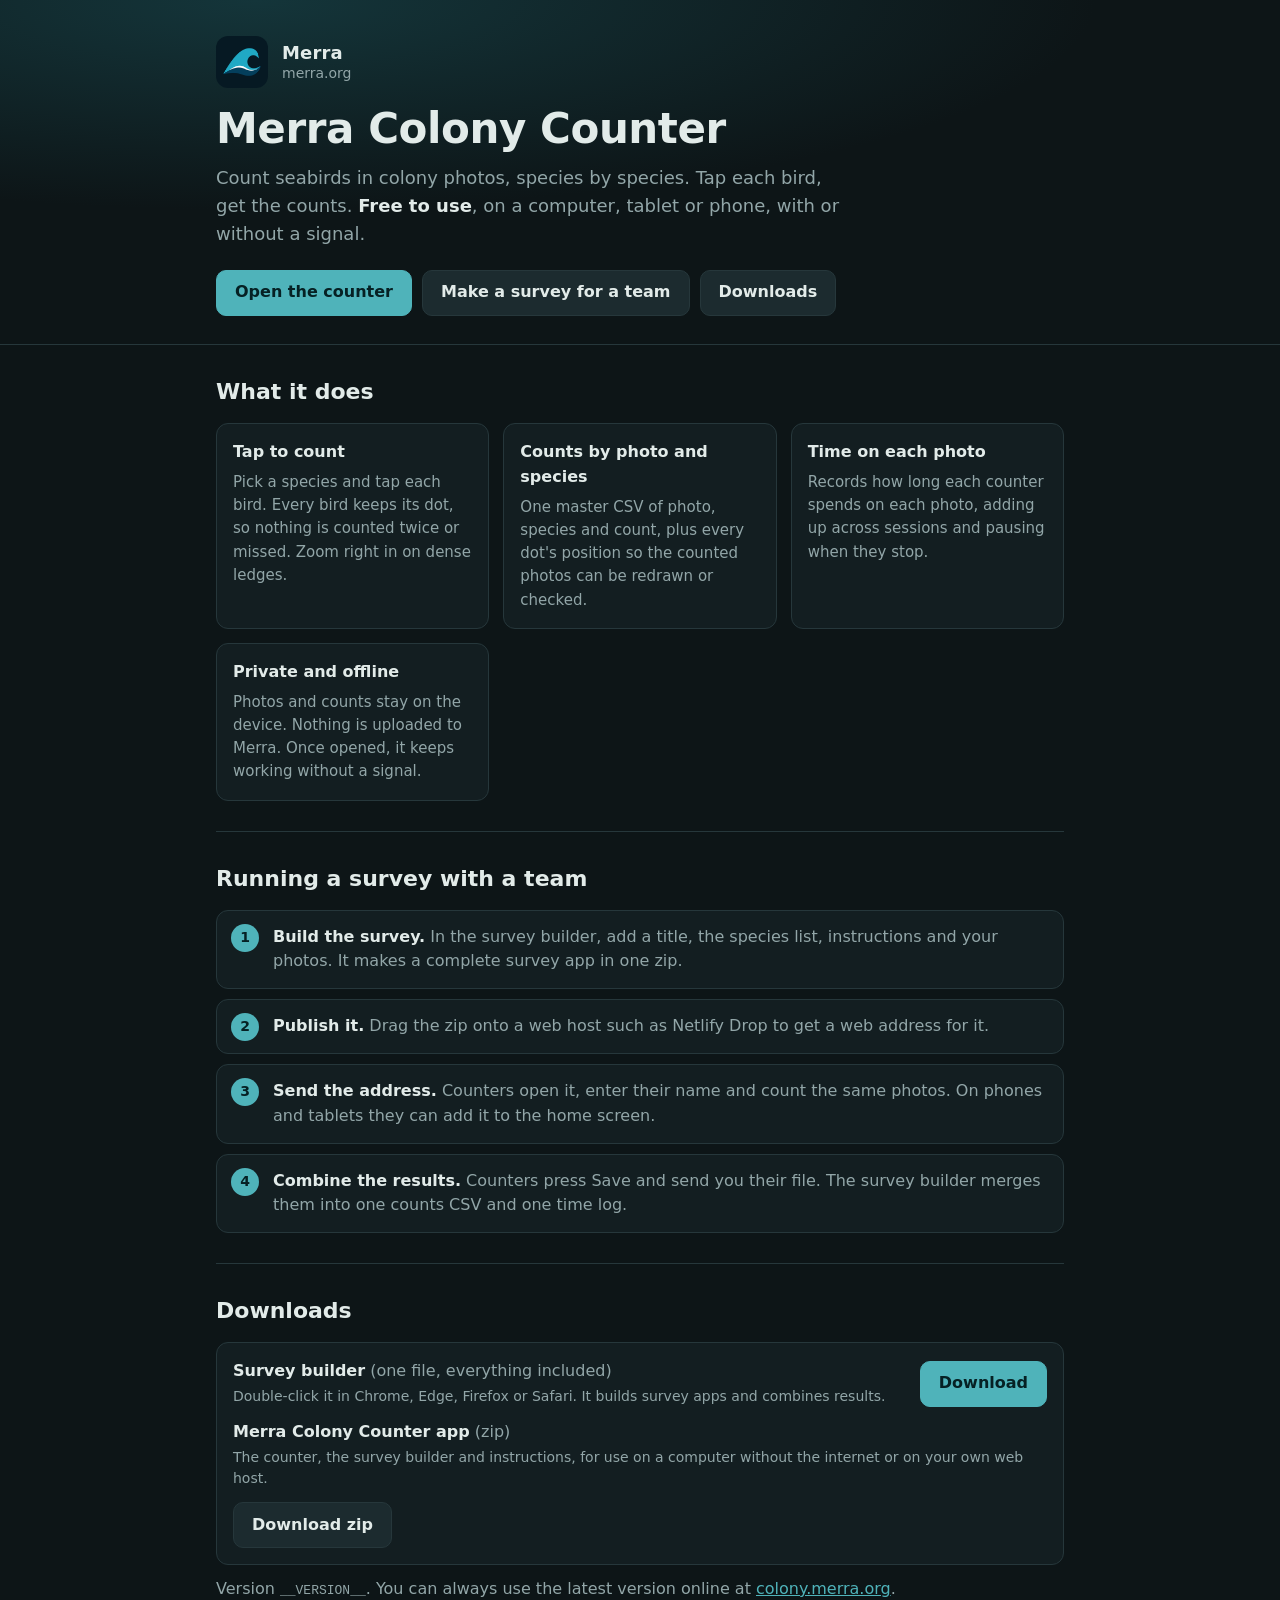
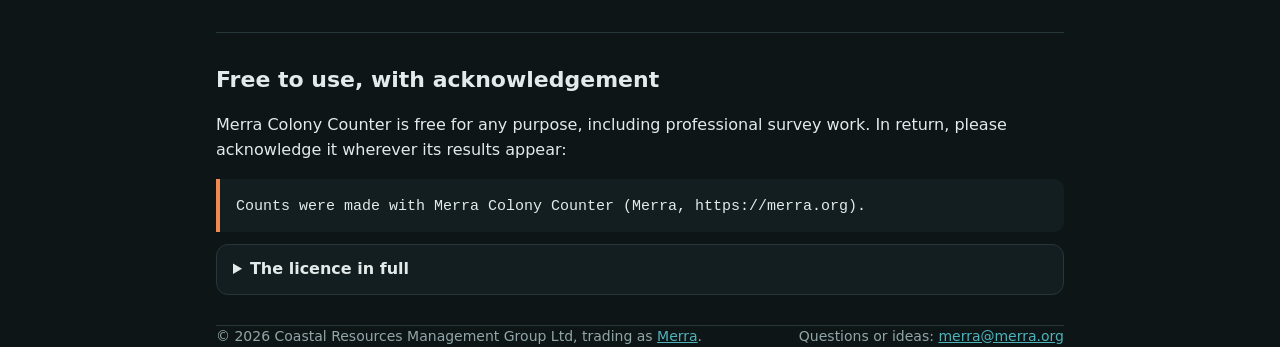
==== app/about.html @ 90105ce6 "Merra Colony Counter v1.0.0: app, survey builder, downloads and deploy to colony.merra.org Co-Author" ====
<!doctype html>
<html lang="en">
<head>
<meta charset="utf-8">
<meta name="viewport" content="width=device-width, initial-scale=1, viewport-fit=cover">
<meta name="theme-color" content="#131e21">
<meta name="description" content="Merra Colony Counter: a free tool for counting seabirds in colony photos, by species, with time logs and CSV export. Build a survey, send it to your counters, combine the results.">
<title>Merra Colony Counter</title>
<link rel="icon" href="icons/merra-favicon-64.png">
<link rel="apple-touch-icon" href="icons/merra-apple-touch-180.png">
<style>
  :root { --bg:#0d1517; --panel:#131e21; --soft:#1c2b2f; --line:#26373b; --fg:#e2ebe9; --muted:#92a6a8;
          --sea:#4fb3ba; --sea-ink:#062124; --buoy:#f08a4f; }
  * { box-sizing: border-box; }
  html { -webkit-text-size-adjust: 100%; }
  body { margin:0; background:var(--bg); color:var(--fg); font:16px/1.55 system-ui,-apple-system,"Segoe UI",Roboto,sans-serif; }
  a { color: var(--sea); }
  .wrap { max-width: 880px; margin: 0 auto; padding: 0 16px; }
  header.hero { padding: 36px 0 28px; border-bottom: 1px solid var(--line);
    background: radial-gradient(1200px 300px at 20% 0%, #14353a 0%, transparent 70%); }
  .mark { display:flex; align-items:center; gap:14px; margin-bottom:18px; text-decoration:none; color:var(--fg); }
  .mark img { width:52px; height:52px; border-radius:12px; }
  .mark span { font-size:14px; color:var(--muted); line-height:1.25; }
  .mark b { display:block; color:var(--fg); font-size:18px; letter-spacing:.01em; }
  h1 { font-size: clamp(28px, 5vw, 42px); line-height:1.1; margin: 0 0 12px; letter-spacing:-.01em; }
  .lead { font-size: 18px; color: var(--muted); margin: 0 0 22px; max-width: 640px; }
  .lead b { color: var(--fg); }
  .actions { display:flex; flex-wrap:wrap; gap:10px; }
  .btn { display:inline-flex; align-items:center; justify-content:center; gap:8px; min-height:46px; padding: 0 18px;
    border-radius:10px; background:var(--soft); color:var(--fg); text-decoration:none; font-weight:600; border:1px solid var(--line); }
  .btn:hover { border-color: var(--sea); }
  .btn.primary { background:var(--sea); color:var(--sea-ink); border-color:var(--sea); }
  .btn small { font-weight:500; opacity:.75; }
  section { padding: 30px 0; border-bottom: 1px solid var(--line); }
  h2 { font-size: 22px; margin: 0 0 14px; }
  .grid { display:grid; grid-template-columns: repeat(auto-fit, minmax(240px, 1fr)); gap: 14px; }
  .card { background: var(--panel); border:1px solid var(--line); border-radius: 12px; padding: 16px; }
  .card h3 { margin: 0 0 6px; font-size: 16px; }
  .card p { margin: 0; color: var(--muted); font-size: 15px; }
  ol.flow { margin:0; padding:0; list-style:none; counter-reset: s; display:grid; gap:10px; }
  ol.flow li { counter-increment: s; background:var(--panel); border:1px solid var(--line); border-radius:12px; padding:14px 14px 14px 56px; position:relative; }
  ol.flow li::before { content: counter(s); position:absolute; left:14px; top:13px; width:28px; height:28px; border-radius:50%;
    background:var(--sea); color:var(--sea-ink); font-weight:700; display:grid; place-items:center; font-size:14px; }
  ol.flow b { color: var(--fg); }
  ol.flow span { color: var(--muted); }
  .dl { display:flex; flex-wrap:wrap; align-items:center; justify-content:space-between; gap:12px; }
  .dl + .dl { margin-top: 12px; }
  .dl p { margin: 2px 0 0; color: var(--muted); font-size: 14px; }
  .cite { background: var(--panel); border-left: 4px solid var(--buoy); padding: 14px 16px; border-radius: 0 10px 10px 0; margin: 12px 0; }
  .cite code { font-family: ui-monospace, "IBM Plex Mono", Consolas, monospace; font-size: 15px; color: var(--fg); }
  .muted { color: var(--muted); }
  details { background:var(--panel); border:1px solid var(--line); border-radius:12px; padding: 12px 16px; margin-top: 12px; }
  details summary { cursor:pointer; font-weight:600; }
  details li { margin: 6px 0; }
  footer { padding: 26px 0 40px; color: var(--muted); font-size: 14px; }
  footer .row { display:flex; flex-wrap:wrap; gap: 8px 20px; align-items:center; justify-content:space-between; }
  .ver { font-family: ui-monospace, Consolas, monospace; font-size: 13px; }
</style>
</head>
<body>
<header class="hero">
  <div class="wrap">
    <a class="mark" href="https://merra.org" rel="noopener"><img src="icons/merra-192.png" alt="Merra"><span><b>Merra</b>merra.org</span></a>
    <h1>Merra Colony Counter</h1>
    <p class="lead">Count seabirds in colony photos, species by species. Tap each bird, get the counts.
      <b>Free to use</b>, on a computer, tablet or phone, with or without a signal.</p>
    <div class="actions">
      <a class="btn primary" href="./">Open the counter</a>
      <a class="btn" href="https://colony.merra.org/survey-builder.html">Make a survey for a team</a>
      <a class="btn" href="#download">Downloads</a>
    </div>
  </div>
</header>

<main class="wrap">
  <section>
    <h2>What it does</h2>
    <div class="grid">
      <div class="card"><h3>Tap to count</h3><p>Pick a species and tap each bird. Every bird keeps its dot, so nothing is counted twice or missed. Zoom right in on dense ledges.</p></div>
      <div class="card"><h3>Counts by photo and species</h3><p>One master CSV of photo, species and count, plus every dot's position so the counted photos can be redrawn or checked.</p></div>
      <div class="card"><h3>Time on each photo</h3><p>Records how long each counter spends on each photo, adding up across sessions and pausing when they stop.</p></div>
      <div class="card"><h3>Private and offline</h3><p>Photos and counts stay on the device. Nothing is uploaded to Merra. Once opened, it keeps working without a signal.</p></div>
    </div>
  </section>

  <section>
    <h2>Running a survey with a team</h2>
    <ol class="flow">
      <li><b>Build the survey.</b> <span>In the survey builder, add a title, the species list, instructions and your photos. It makes a complete survey app in one zip.</span></li>
      <li><b>Publish it.</b> <span>Drag the zip onto a web host such as Netlify Drop to get a web address for it.</span></li>
      <li><b>Send the address.</b> <span>Counters open it, enter their name and count the same photos. On phones and tablets they can add it to the home screen.</span></li>
      <li><b>Combine the results.</b> <span>Counters press Save and send you their file. The survey builder merges them into one counts CSV and one time log.</span></li>
    </ol>
  </section>

  <section id="download">
    <h2>Downloads</h2>
    <div class="card">
      <div class="dl">
        <div><b>Survey builder</b> <span class="muted">(one file, everything included)</span>
          <p>Double-click it in Chrome, Edge, Firefox or Safari. It builds survey apps and combines results.</p></div>
        <a class="btn primary" href="https://colony.merra.org/download/merra-survey-builder.html" download>Download</a>
      </div>
      <div class="dl">
        <div><b>Merra Colony Counter app</b> <span class="muted">(zip)</span>
          <p>The counter, the survey builder and instructions, for use on a computer without the internet or on your own web host.</p></div>
        <a class="btn" href="https://colony.merra.org/download/merra-colony-counter.zip">Download zip</a>
      </div>
    </div>
    <p class="muted" style="margin:12px 0 0">Version <span class="ver">__VERSION__</span>. You can always use the latest version online at <a href="https://colony.merra.org">colony.merra.org</a>.</p>
  </section>

  <section id="licence">
    <h2>Free to use, with acknowledgement</h2>
    <p>Merra Colony Counter is free for any purpose, including professional survey work. In return, please acknowledge it wherever its results appear:</p>
    <div class="cite"><code>Counts were made with Merra Colony Counter (Merra, https://merra.org).</code></div>
    <details>
      <summary>The licence in full</summary>
      <ol>
        <li><b>Acknowledge Merra</b> when counts, time logs or other results made with Merra Colony Counter appear in a report, publication, presentation, dataset or website.</li>
        <li><b>Keep the credit.</b> Do not remove or hide the Merra name, logo, the link to merra.org or this licence from the app, the survey builder, or any copy you share or publish, including survey apps made with the survey builder.</li>
        <li><b>Say if you changed it.</b> A changed version must say clearly that it has been modified, keep this licence, and not be presented as made, endorsed or supported by Merra.</li>
      </ol>
      <p class="muted">The software is provided "as is", without warranty of any kind. Check counts that matter. Coastal Resources Management Group Ltd is not liable for any claim, damages or other liability arising from its use. Your photos, dots and counts stay on your device and are yours.</p>
    </details>
  </section>
</main>

<footer class="wrap">
  <div class="row">
    <span>© 2026 Coastal Resources Management Group Ltd, trading as <a href="https://merra.org">Merra</a>.</span>
    <span>Questions or ideas: <a href="mailto:merra@merra.org?subject=Merra%20Colony%20Counter">merra@merra.org</a></span>
  </div>
</footer>
</body>
</html>
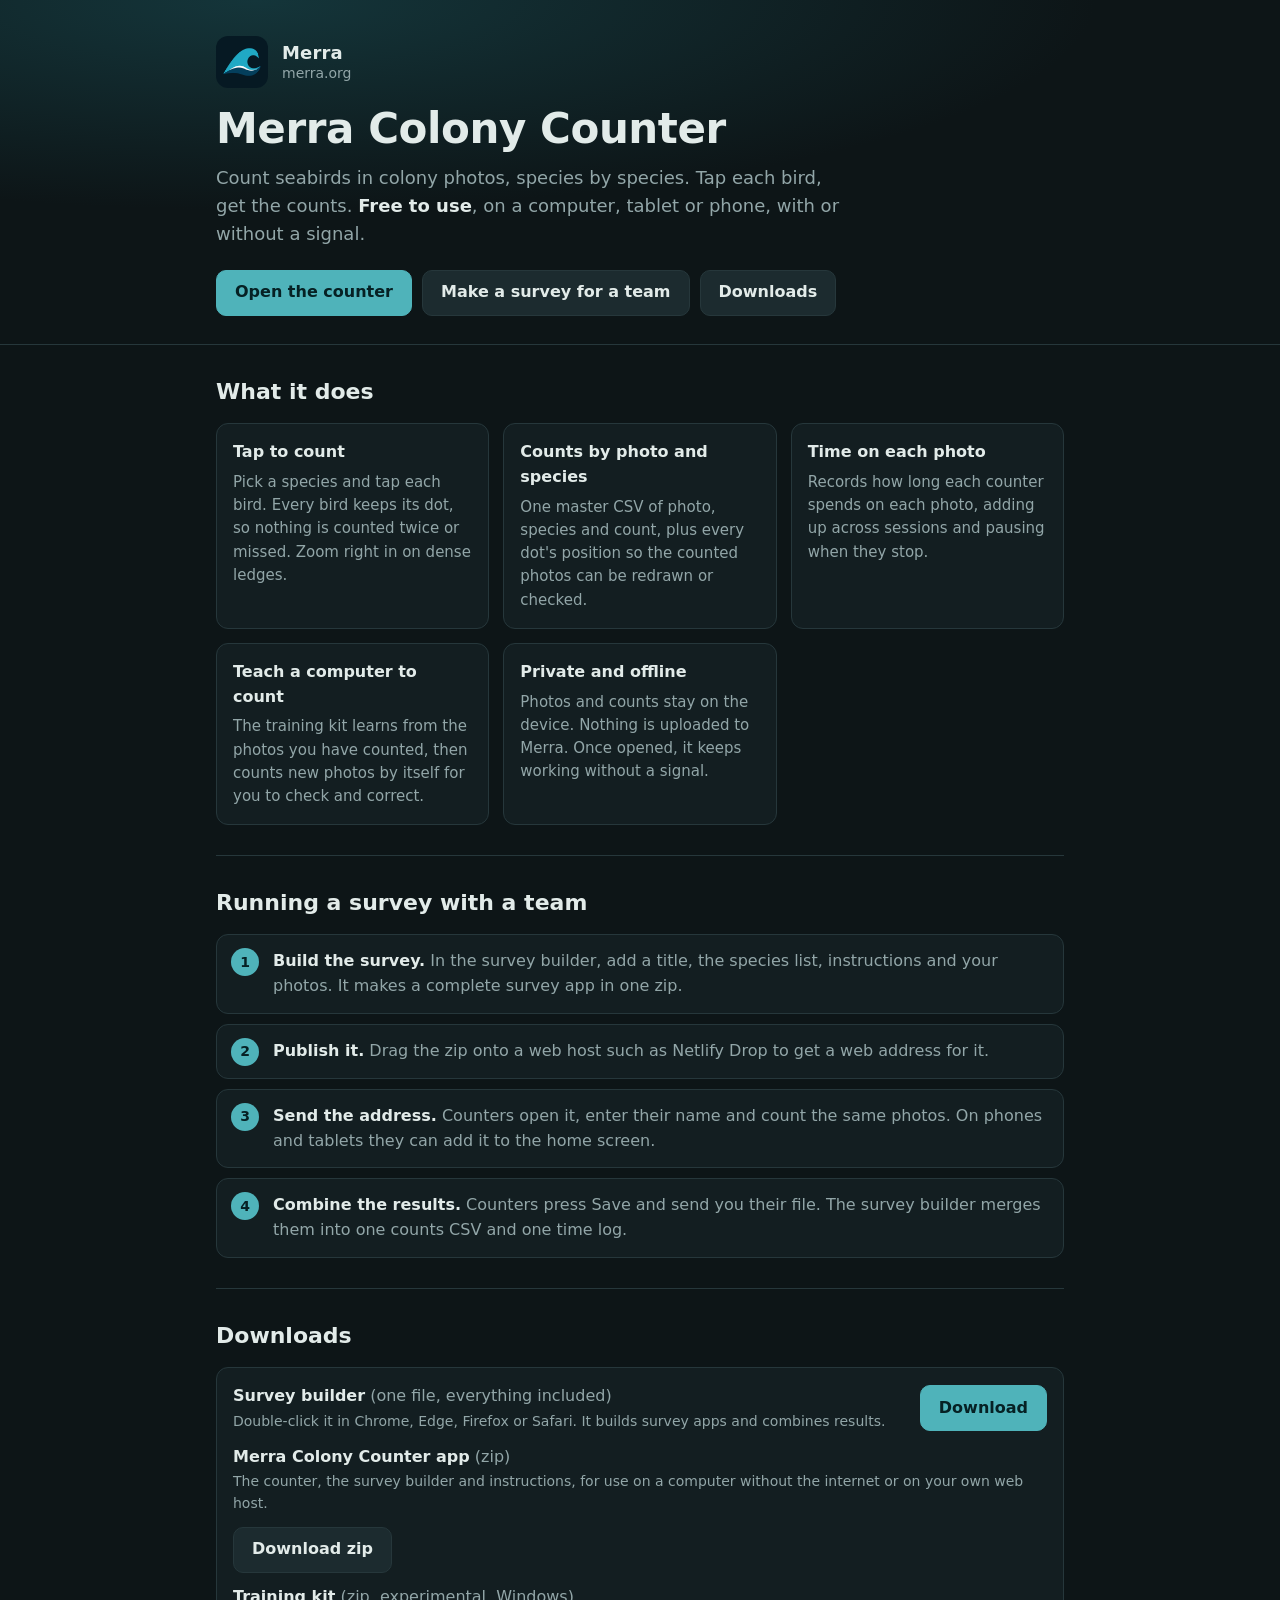
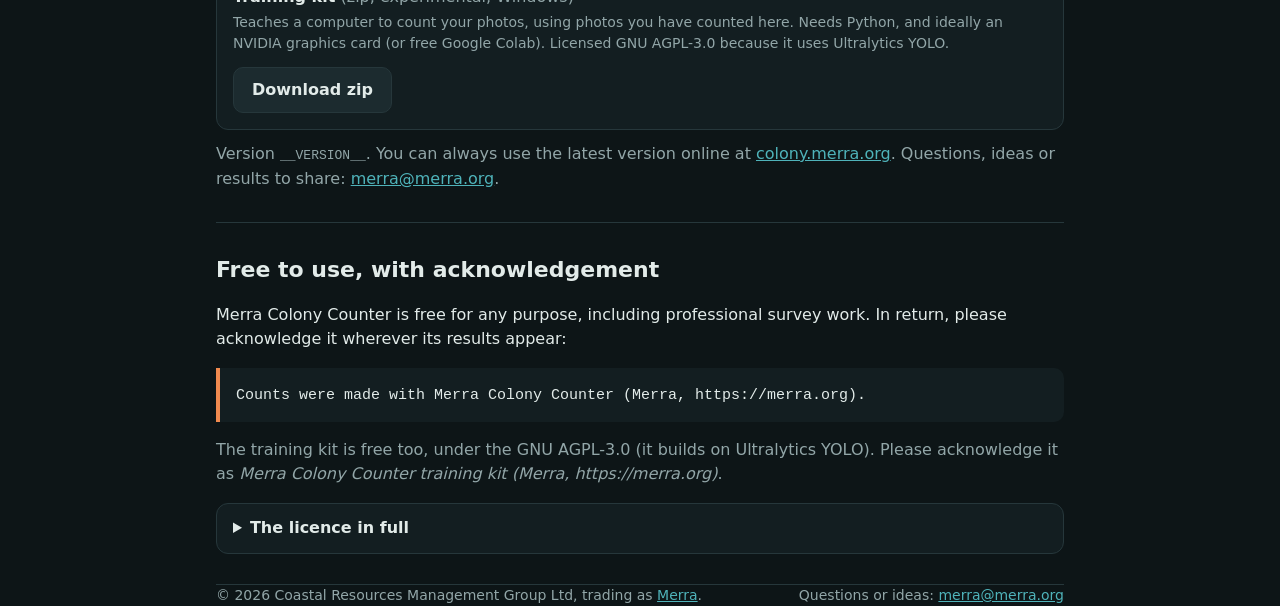
==== commit 79e1a330: "v1.1.0: training kit as a download, merra@merra.org on every page The kit now works for anyone: coun" ====
--- a/app/about.html
+++ b/app/about.html
@@ -79,6 +79,7 @@
       <div class="card"><h3>Tap to count</h3><p>Pick a species and tap each bird. Every bird keeps its dot, so nothing is counted twice or missed. Zoom right in on dense ledges.</p></div>
       <div class="card"><h3>Counts by photo and species</h3><p>One master CSV of photo, species and count, plus every dot's position so the counted photos can be redrawn or checked.</p></div>
       <div class="card"><h3>Time on each photo</h3><p>Records how long each counter spends on each photo, adding up across sessions and pausing when they stop.</p></div>
+      <div class="card"><h3>Teach a computer to count</h3><p>The training kit learns from the photos you have counted, then counts new photos by itself for you to check and correct.</p></div>
       <div class="card"><h3>Private and offline</h3><p>Photos and counts stay on the device. Nothing is uploaded to Merra. Once opened, it keeps working without a signal.</p></div>
     </div>
   </section>
@@ -106,14 +107,21 @@
           <p>The counter, the survey builder and instructions, for use on a computer without the internet or on your own web host.</p></div>
         <a class="btn" href="https://colony.merra.org/download/merra-colony-counter.zip">Download zip</a>
       </div>
+      <div class="dl">
+        <div><b>Training kit</b> <span class="muted">(zip, experimental, Windows)</span>
+          <p>Teaches a computer to count your photos, using photos you have counted here. Needs Python, and ideally an NVIDIA graphics card (or free Google Colab). Licensed GNU AGPL-3.0 because it uses Ultralytics YOLO.</p></div>
+        <a class="btn" href="https://colony.merra.org/download/merra-colony-trainer.zip">Download zip</a>
+      </div>
     </div>
-    <p class="muted" style="margin:12px 0 0">Version <span class="ver">__VERSION__</span>. You can always use the latest version online at <a href="https://colony.merra.org">colony.merra.org</a>.</p>
+    <p class="muted" style="margin:12px 0 0">Version <span class="ver">__VERSION__</span>. You can always use the latest version online at <a href="https://colony.merra.org">colony.merra.org</a>.
+      Questions, ideas or results to share: <a href="mailto:merra@merra.org?subject=Merra%20Colony%20Counter">merra@merra.org</a>.</p>
   </section>
 
   <section id="licence">
     <h2>Free to use, with acknowledgement</h2>
     <p>Merra Colony Counter is free for any purpose, including professional survey work. In return, please acknowledge it wherever its results appear:</p>
     <div class="cite"><code>Counts were made with Merra Colony Counter (Merra, https://merra.org).</code></div>
+    <p class="muted">The training kit is free too, under the GNU AGPL-3.0 (it builds on Ultralytics YOLO). Please acknowledge it as <i>Merra Colony Counter training kit (Merra, https://merra.org)</i>.</p>
     <details>
       <summary>The licence in full</summary>
       <ol>
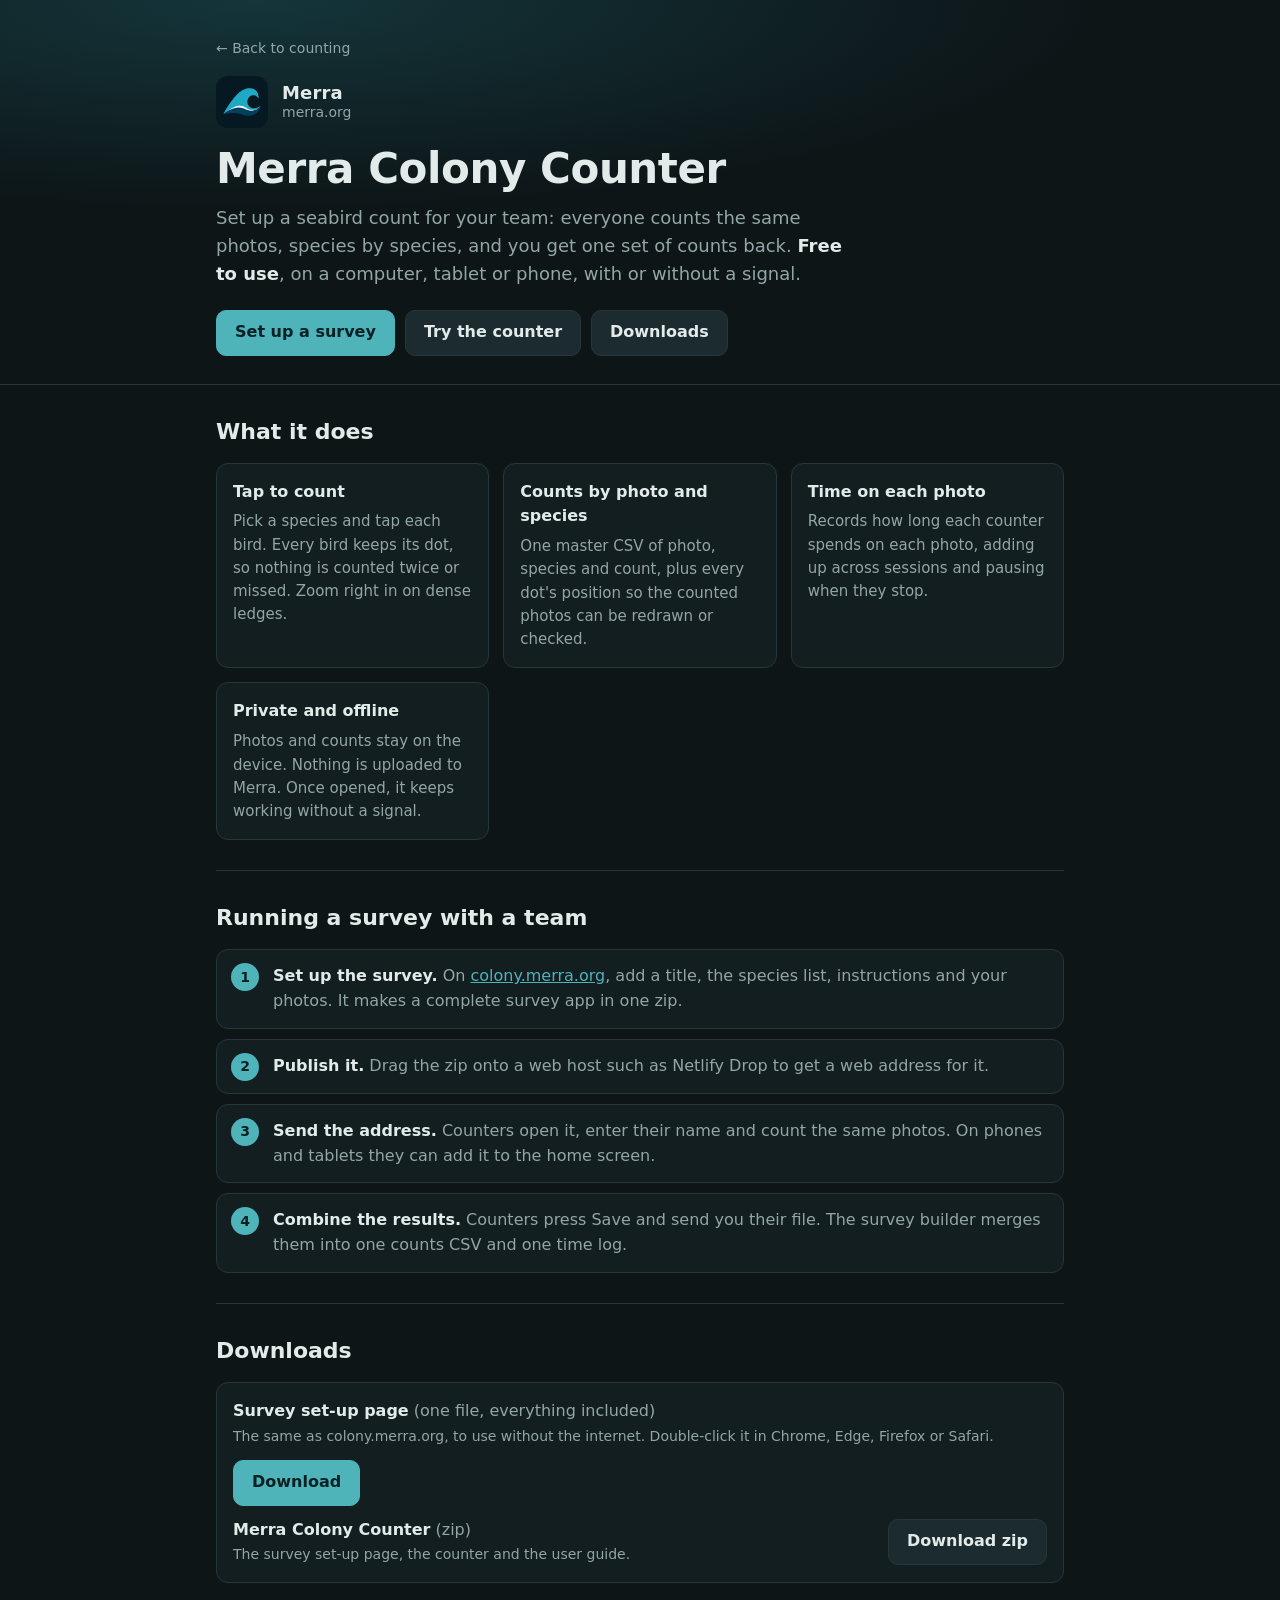
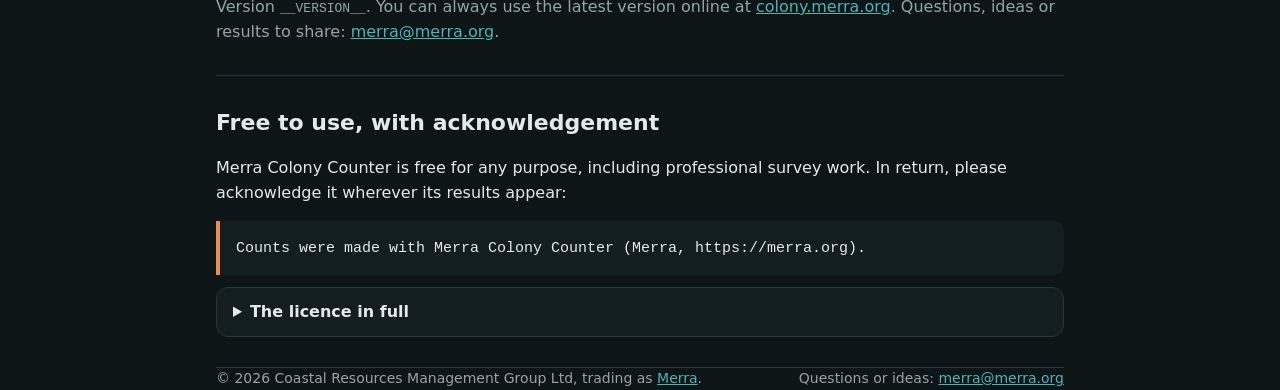
==== commit 67fc5c86: "v1.2.0: survey set-up is the front page; training kit removed colony.merra.org now opens the survey " ====
--- a/app/about.html
+++ b/app/about.html
@@ -18,6 +18,9 @@
   .wrap { max-width: 880px; margin: 0 auto; padding: 0 16px; }
   header.hero { padding: 36px 0 28px; border-bottom: 1px solid var(--line);
     background: radial-gradient(1200px 300px at 20% 0%, #14353a 0%, transparent 70%); }
+  [hidden] { display:none !important; }
+  .back { display:inline-block; margin-bottom:16px; color: var(--muted); text-decoration:none; font-size:14px; }
+  .back:hover { color: var(--fg); }
   .mark { display:flex; align-items:center; gap:14px; margin-bottom:18px; text-decoration:none; color:var(--fg); }
   .mark img { width:52px; height:52px; border-radius:12px; }
   .mark span { font-size:14px; color:var(--muted); line-height:1.25; }
@@ -60,13 +63,14 @@
 <body>
 <header class="hero">
   <div class="wrap">
+    <a class="back" id="back" href="./">&larr; Back to counting</a>
     <a class="mark" href="https://merra.org" rel="noopener"><img src="icons/merra-192.png" alt="Merra"><span><b>Merra</b>merra.org</span></a>
     <h1>Merra Colony Counter</h1>
-    <p class="lead">Count seabirds in colony photos, species by species. Tap each bird, get the counts.
-      <b>Free to use</b>, on a computer, tablet or phone, with or without a signal.</p>
+    <p class="lead">Set up a seabird count for your team: everyone counts the same photos, species by species,
+      and you get one set of counts back. <b>Free to use</b>, on a computer, tablet or phone, with or without a signal.</p>
     <div class="actions">
-      <a class="btn primary" href="./">Open the counter</a>
-      <a class="btn" href="https://colony.merra.org/survey-builder.html">Make a survey for a team</a>
+      <a class="btn primary" href="https://colony.merra.org/">Set up a survey</a>
+      <a class="btn" href="https://colony.merra.org/counter/">Try the counter</a>
       <a class="btn" href="#download">Downloads</a>
     </div>
   </div>
@@ -79,7 +83,6 @@
       <div class="card"><h3>Tap to count</h3><p>Pick a species and tap each bird. Every bird keeps its dot, so nothing is counted twice or missed. Zoom right in on dense ledges.</p></div>
       <div class="card"><h3>Counts by photo and species</h3><p>One master CSV of photo, species and count, plus every dot's position so the counted photos can be redrawn or checked.</p></div>
       <div class="card"><h3>Time on each photo</h3><p>Records how long each counter spends on each photo, adding up across sessions and pausing when they stop.</p></div>
-      <div class="card"><h3>Teach a computer to count</h3><p>The training kit learns from the photos you have counted, then counts new photos by itself for you to check and correct.</p></div>
       <div class="card"><h3>Private and offline</h3><p>Photos and counts stay on the device. Nothing is uploaded to Merra. Once opened, it keeps working without a signal.</p></div>
     </div>
   </section>
@@ -87,7 +90,7 @@
   <section>
     <h2>Running a survey with a team</h2>
     <ol class="flow">
-      <li><b>Build the survey.</b> <span>In the survey builder, add a title, the species list, instructions and your photos. It makes a complete survey app in one zip.</span></li>
+      <li><b>Set up the survey.</b> <span>On <a href="https://colony.merra.org/">colony.merra.org</a>, add a title, the species list, instructions and your photos. It makes a complete survey app in one zip.</span></li>
       <li><b>Publish it.</b> <span>Drag the zip onto a web host such as Netlify Drop to get a web address for it.</span></li>
       <li><b>Send the address.</b> <span>Counters open it, enter their name and count the same photos. On phones and tablets they can add it to the home screen.</span></li>
       <li><b>Combine the results.</b> <span>Counters press Save and send you their file. The survey builder merges them into one counts CSV and one time log.</span></li>
@@ -98,19 +101,14 @@
     <h2>Downloads</h2>
     <div class="card">
       <div class="dl">
-        <div><b>Survey builder</b> <span class="muted">(one file, everything included)</span>
-          <p>Double-click it in Chrome, Edge, Firefox or Safari. It builds survey apps and combines results.</p></div>
+        <div><b>Survey set-up page</b> <span class="muted">(one file, everything included)</span>
+          <p>The same as colony.merra.org, to use without the internet. Double-click it in Chrome, Edge, Firefox or Safari.</p></div>
         <a class="btn primary" href="https://colony.merra.org/download/merra-survey-builder.html" download>Download</a>
       </div>
       <div class="dl">
-        <div><b>Merra Colony Counter app</b> <span class="muted">(zip)</span>
-          <p>The counter, the survey builder and instructions, for use on a computer without the internet or on your own web host.</p></div>
+        <div><b>Merra Colony Counter</b> <span class="muted">(zip)</span>
+          <p>The survey set-up page, the counter and the user guide.</p></div>
         <a class="btn" href="https://colony.merra.org/download/merra-colony-counter.zip">Download zip</a>
-      </div>
-      <div class="dl">
-        <div><b>Training kit</b> <span class="muted">(zip, experimental, Windows)</span>
-          <p>Teaches a computer to count your photos, using photos you have counted here. Needs Python, and ideally an NVIDIA graphics card (or free Google Colab). Licensed GNU AGPL-3.0 because it uses Ultralytics YOLO.</p></div>
-        <a class="btn" href="https://colony.merra.org/download/merra-colony-trainer.zip">Download zip</a>
       </div>
     </div>
     <p class="muted" style="margin:12px 0 0">Version <span class="ver">__VERSION__</span>. You can always use the latest version online at <a href="https://colony.merra.org">colony.merra.org</a>.
@@ -121,7 +119,6 @@
     <h2>Free to use, with acknowledgement</h2>
     <p>Merra Colony Counter is free for any purpose, including professional survey work. In return, please acknowledge it wherever its results appear:</p>
     <div class="cite"><code>Counts were made with Merra Colony Counter (Merra, https://merra.org).</code></div>
-    <p class="muted">The training kit is free too, under the GNU AGPL-3.0 (it builds on Ultralytics YOLO). Please acknowledge it as <i>Merra Colony Counter training kit (Merra, https://merra.org)</i>.</p>
     <details>
       <summary>The licence in full</summary>
       <ol>
@@ -140,5 +137,9 @@
     <span>Questions or ideas: <a href="mailto:merra@merra.org?subject=Merra%20Colony%20Counter">merra@merra.org</a></span>
   </div>
 </footer>
+<script>
+  // On colony.merra.org itself this page is reached from the survey set-up page, so there is no counter to go back to.
+  if (location.hostname === 'colony.merra.org' && !location.pathname.startsWith('/counter/')) document.getElementById('back').hidden = true;
+</script>
 </body>
 </html>
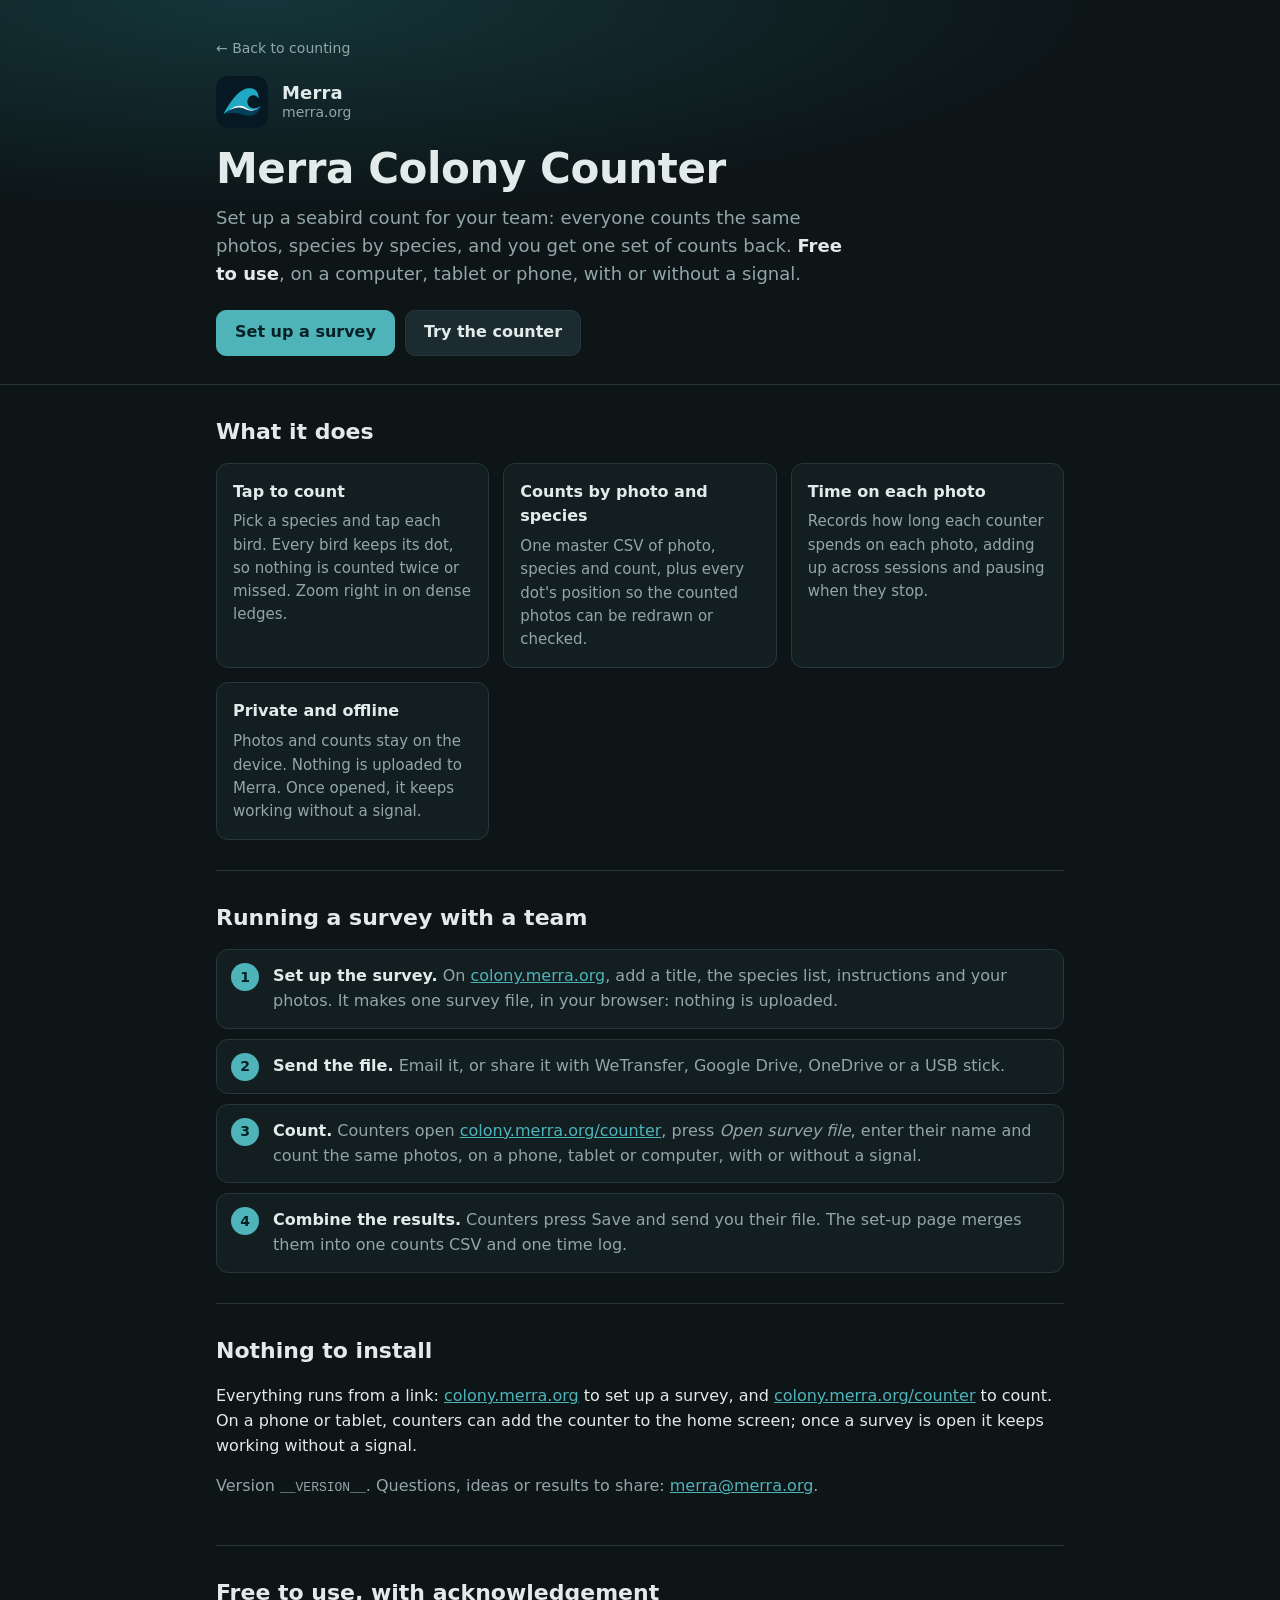
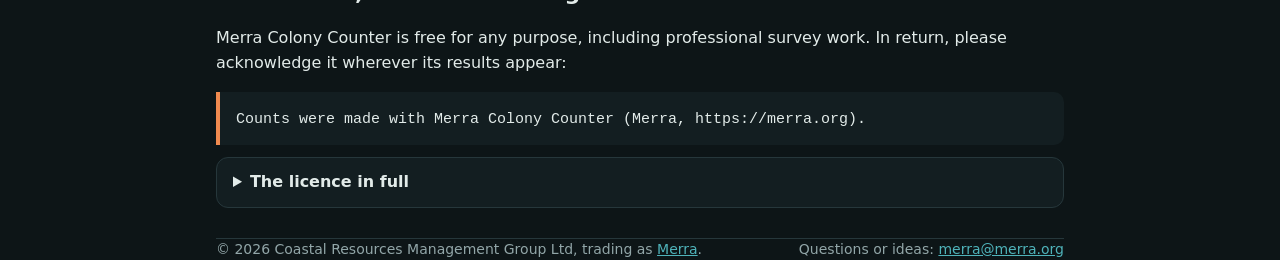
==== commit 4c3e9c03: "v1.3.0: survey files instead of hosting; no Netlify, no downloads The set-up page makes one survey f" ====
--- a/app/about.html
+++ b/app/about.html
@@ -71,7 +71,6 @@
     <div class="actions">
       <a class="btn primary" href="https://colony.merra.org/">Set up a survey</a>
       <a class="btn" href="https://colony.merra.org/counter/">Try the counter</a>
-      <a class="btn" href="#download">Downloads</a>
     </div>
   </div>
 </header>
@@ -90,29 +89,21 @@
   <section>
     <h2>Running a survey with a team</h2>
     <ol class="flow">
-      <li><b>Set up the survey.</b> <span>On <a href="https://colony.merra.org/">colony.merra.org</a>, add a title, the species list, instructions and your photos. It makes a complete survey app in one zip.</span></li>
-      <li><b>Publish it.</b> <span>Drag the zip onto a web host such as Netlify Drop to get a web address for it.</span></li>
-      <li><b>Send the address.</b> <span>Counters open it, enter their name and count the same photos. On phones and tablets they can add it to the home screen.</span></li>
-      <li><b>Combine the results.</b> <span>Counters press Save and send you their file. The survey builder merges them into one counts CSV and one time log.</span></li>
+      <li><b>Set up the survey.</b> <span>On <a href="https://colony.merra.org/">colony.merra.org</a>, add a title, the species list, instructions and your photos. It makes one survey file, in your browser: nothing is uploaded.</span></li>
+      <li><b>Send the file.</b> <span>Email it, or share it with WeTransfer, Google Drive, OneDrive or a USB stick.</span></li>
+      <li><b>Count.</b> <span>Counters open <a href="https://colony.merra.org/counter/">colony.merra.org/counter</a>, press <i>Open survey file</i>, enter their name and count the same photos, on a phone, tablet or computer, with or without a signal.</span></li>
+      <li><b>Combine the results.</b> <span>Counters press Save and send you their file. The set-up page merges them into one counts CSV and one time log.</span></li>
     </ol>
   </section>
 
-  <section id="download">
-    <h2>Downloads</h2>
-    <div class="card">
-      <div class="dl">
-        <div><b>Survey set-up page</b> <span class="muted">(one file, everything included)</span>
-          <p>The same as colony.merra.org, to use without the internet. Double-click it in Chrome, Edge, Firefox or Safari.</p></div>
-        <a class="btn primary" href="https://colony.merra.org/download/merra-survey-builder.html" download>Download</a>
-      </div>
-      <div class="dl">
-        <div><b>Merra Colony Counter</b> <span class="muted">(zip)</span>
-          <p>The survey set-up page, the counter and the user guide.</p></div>
-        <a class="btn" href="https://colony.merra.org/download/merra-colony-counter.zip">Download zip</a>
-      </div>
-    </div>
-    <p class="muted" style="margin:12px 0 0">Version <span class="ver">__VERSION__</span>. You can always use the latest version online at <a href="https://colony.merra.org">colony.merra.org</a>.
-      Questions, ideas or results to share: <a href="mailto:merra@merra.org?subject=Merra%20Colony%20Counter">merra@merra.org</a>.</p>
+
+  <section>
+    <h2>Nothing to install</h2>
+    <p>Everything runs from a link: <a href="https://colony.merra.org/">colony.merra.org</a> to set up a survey, and
+      <a href="https://colony.merra.org/counter/">colony.merra.org/counter</a> to count. On a phone or tablet, counters can add the counter
+      to the home screen; once a survey is open it keeps working without a signal.</p>
+    <p class="muted">Version <span class="ver">__VERSION__</span>. Questions, ideas or results to share:
+      <a href="mailto:merra@merra.org?subject=Merra%20Colony%20Counter">merra@merra.org</a>.</p>
   </section>
 
   <section id="licence">
